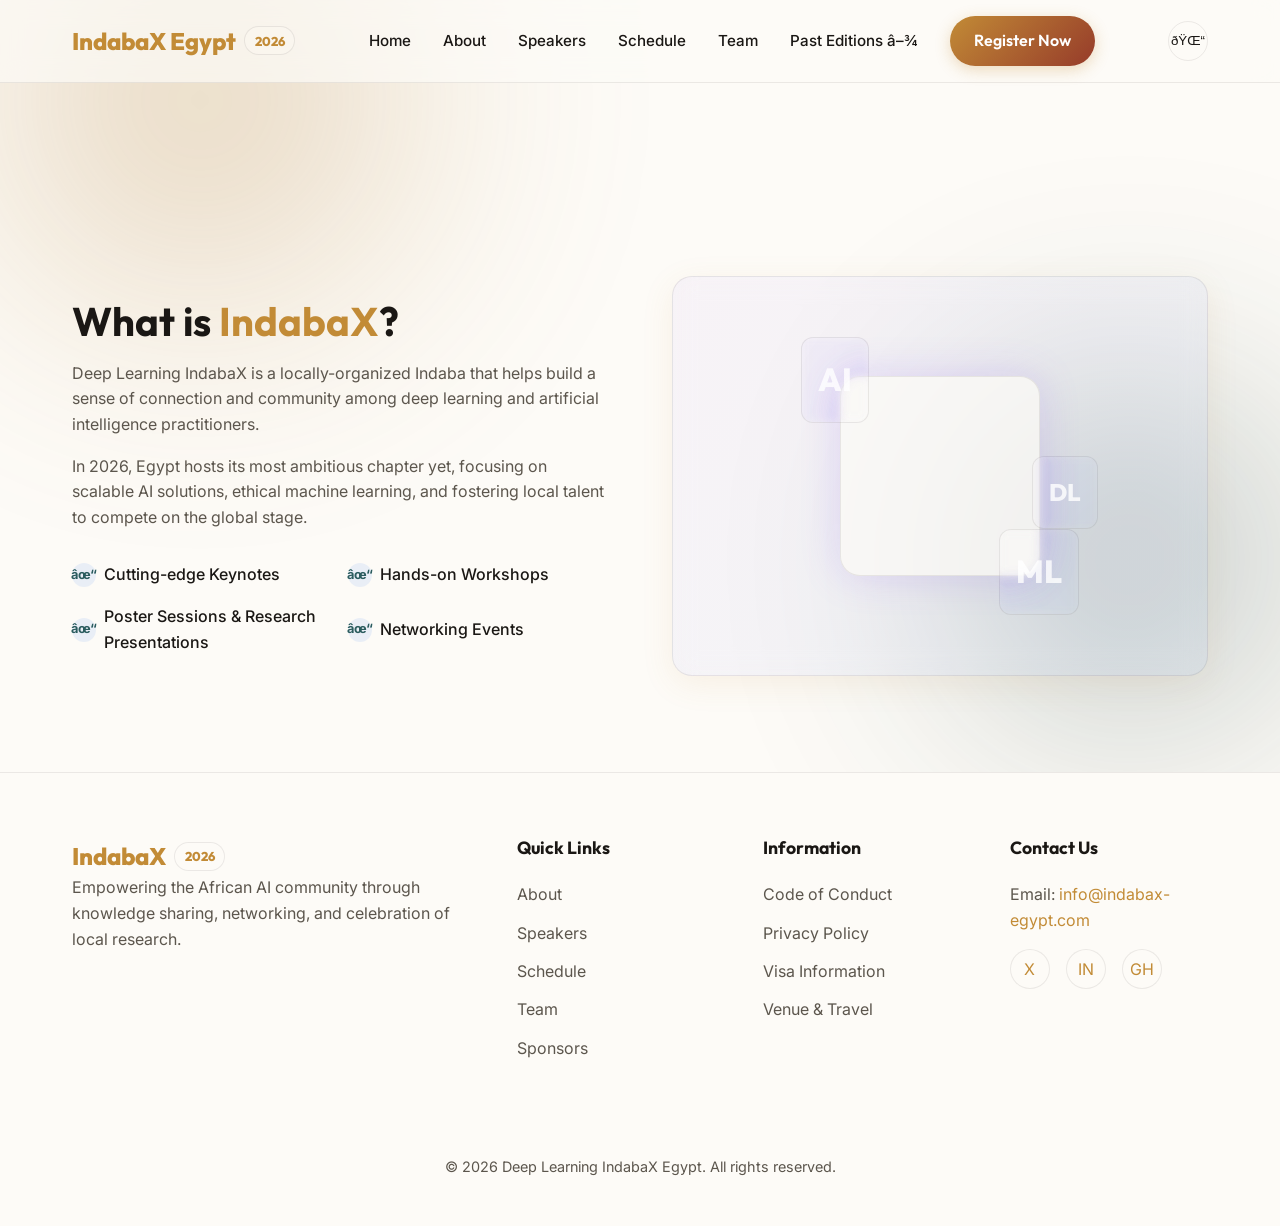
==== about.html @ 3999a291 "First Change" ====
﻿<!DOCTYPE html>
<html lang="en">

<head>
    <meta charset="UTF-8">
    <meta name="viewport" content="width=device-width, initial-scale=1.0">
    <title>IndabaX Egypt 2026 | Shaping the Future of AI in Africa</title>
    <meta name="description"
        content="Join us for IndabaX Egypt 2026, the premier artificial intelligence and machine learning conference in Egypt. Bringing together researchers, students, and industry experts.">

    <!-- Google Fonts -->
    <link rel="preconnect" href="https://fonts.googleapis.com">
    <link rel="preconnect" href="https://fonts.gstatic.com" crossorigin>
    <link
        href="https://fonts.googleapis.com/css2?family=Outfit:wght@300;400;600;700;800&family=Inter:wght@300;400;500;600&display=swap"
        rel="stylesheet">

    <link rel="stylesheet" href="style.css">
</head>

<body>

    <!-- Dynamic Background Elements -->
    <div class="bg-blur hue-1"></div>
    <div class="bg-blur hue-2"></div>

    <!-- Navigation -->
    <nav class="navbar glass-effect" id="main-nav">
        <div class="container nav-content">
            <a href="#" class="logo">
                <span class="logo-text">Indaba<span class="highlight">X</span> Egypt</span>
                <span class="year-badge">2026</span>
            </a>

            <button class="mobile-menu-toggle" aria-label="Toggle Navigation">
                <span class="bar"></span>
                <span class="bar"></span>
                <span class="bar"></span>
            </button>

            <ul class="nav-links">
                <li><a href="index.html">Home</a></li>
                <li><a href="about.html">About</a></li>
                <li><a href="speakers.html">Speakers</a></li>
                <li><a href="schedule.html">Schedule</a></li>
                <li><a href="team.html">Team</a></li>
                <li class="dropdown">
                    <a href="javascript:void(0)" class="dropbtn">Past Editions â–¾</a>
                    <div class="dropdown-content">
                        <a href="#">IndabaX Egypt 2025</a>
                        <a href="#">IndabaX Egypt 2024</a>
                    </div>
                </li>
                <li><a href="index.html#register" class="btn btn-primary">Register Now</a></li>
            </ul>

            <div class="nav-actions">
                <button id="theme-toggle" class="theme-toggle" aria-label="Toggle Dark/Light Mode">
                    ðŸŒ“
                </button>
            </div>
        </div>
    </nav>

    <!-- Header / Nav Only -->
    <header class="hero" id="home" style="min-height: 20vh; padding-top: 6rem;">
    </header>

    <main>
        <!-- About Section -->
        <section id="about" class="section">
            <div class="container about-container fade-in">
                <div class="about-text">
                    <h2 class="section-title">What is <span class="highlight">IndabaX</span>?</h2>
                    <p>Deep Learning IndabaX is a locally-organized Indaba that helps build a sense of connection and
                        community among deep learning and artificial intelligence practitioners.</p>
                    <p>In 2026, Egypt hosts its most ambitious chapter yet, focusing on scalable AI solutions, ethical
                        machine learning, and fostering local talent to compete on the global stage.</p>
                    <ul class="feature-list">
                        <li><span>âœ“</span> Cutting-edge Keynotes</li>
                        <li><span>âœ“</span> Hands-on Workshops</li>
                        <li><span>âœ“</span> Poster Sessions & Research Presentations</li>
                        <li><span>âœ“</span> Networking Events</li>
                    </ul>
                </div>
                <div class="about-visual glass-panel">
                    <!-- Placeholder for image or 3D element -->
                    <div class="glow-box">
                        <div class="floating-element el-1">AI</div>
                        <div class="floating-element el-2">ML</div>
                        <div class="floating-element el-3">DL</div>
                    </div>
                </div>
            </div>
        </section>

        </div>
        </div>
        </section>
    </main>

    <!-- Footer -->
    <footer class="footer section bg-darkest">
        <div class="container footer-grid">
            <div class="footer-brand">
                <a href="#" class="logo">
                    <span class="logo-text">Indaba<span class="highlight">X</span></span>
                    <span class="year-badge">2026</span>
                </a>
                <p>Empowering the African AI community through knowledge sharing, networking, and celebration of local
                    research.</p>
            </div>

            <div class="footer-links">
                <h4>Quick Links</h4>
                <ul>
                    <li><a href="about.html">About</a></li>
                    <li><a href="speakers.html">Speakers</a></li>
                    <li><a href="schedule.html">Schedule</a></li>
                    <li><a href="team.html">Team</a></li>
                    <li><a href="sponsors.html">Sponsors</a></li>
                </ul>
            </div>

            <div class="footer-links">
                <h4>Information</h4>
                <ul>
                    <li><a href="#">Code of Conduct</a></li>
                    <li><a href="#">Privacy Policy</a></li>
                    <li><a href="#">Visa Information</a></li>
                    <li><a href="#">Venue & Travel</a></li>
                </ul>
            </div>

            <div class="footer-contact">
                <h4>Contact Us</h4>
                <p>Email: <a href="mailto:info@indabax-egypt.com">info@indabax-egypt.com</a></p>
                <div class="social-links">
                    <a href="#" class="social-icon">X</a>
                    <a href="#" class="social-icon">IN</a>
                    <a href="#" class="social-icon">GH</a>
                </div>
            </div>
        </div>
        <div class="footer-bottom container">
            <p>&copy; 2026 Deep Learning IndabaX Egypt. All rights reserved.</p>
        </div>
    </footer>

    <script src="script.js"></script>
</body>

</html>
---- style.css ----
/* CSS Variables and Theme Configuration */
:root {
    /* Base Color Palette (Dark Theme Default) 
       Inspired by African and Egyptian tones:
       - Deep Nile Blue
       - Desert Gold/Sand
       - Terracotta/Clay
       - Papyrus
    */
    --bg-darkest: #07090f;
    /* Deep Nile Night */
    --bg-darker: #0d111c;
    --bg-dark: #151b2b;

    --primary: #c28b36;
    /* Desert Gold */
    --primary-light: #e6a740;
    --primary-glow: rgba(230, 167, 64, 0.4);

    --secondary: #2b5c5e;
    /* Oasis Teal */
    --secondary-light: #3d8285;

    --accent: #b04632;
    /* Terracotta / Red Clay */

    --text-main: #f5f2eb;
    /* Papyrus Off-White */
    --text-muted: #a8a29e;

    /* Gradients */
    --gradient-brand: linear-gradient(135deg, var(--primary-light), var(--accent));
    --gradient-glow: linear-gradient(135deg, rgba(230, 167, 64, 0.1), rgba(176, 70, 50, 0.1));

    /* Glassmorphism settings */
    --glass-bg: rgba(21, 27, 43, 0.5);
    --glass-border: rgba(245, 242, 235, 0.08);
    --glass-shadow: 0 8px 32px 0 rgba(0, 0, 0, 0.4);
    --blur-amt: blur(12px);

    /* Typography */
    --font-heading: 'Outfit', sans-serif;
    --font-body: 'Inter', sans-serif;

    /* Transitions */
    --transition-smooth: all 0.3s cubic-bezier(0.25, 0.8, 0.25, 1);
}

/* Light Theme Overrides */
html[data-theme="light"] {
    --bg-darkest: #fdfbf7;
    /* Light Sand */
    --bg-darker: #f5f2eb;
    /* Papyrus */
    --bg-dark: #ebe7dd;

    --primary: #b07e32;
    --primary-light: #c28b36;
    --primary-glow: rgba(194, 139, 54, 0.3);

    --secondary: #1f4244;
    --secondary-light: #2b5c5e;

    --accent: #963b2a;

    --text-main: #1a1714;
    --text-muted: #5c564d;

    --glass-bg: rgba(253, 251, 247, 0.7);
    --glass-border: rgba(26, 23, 20, 0.08);
    --glass-shadow: 0 8px 32px 0 rgba(194, 139, 54, 0.1);
}

/* Reset & Global */
* {
    margin: 0;
    padding: 0;
    box-sizing: border-box;
}

html {
    scroll-behavior: smooth;
    font-size: 16px;
}

body {
    background-color: var(--bg-darkest);
    color: var(--text-main);
    font-family: var(--font-body);
    line-height: 1.6;
    overflow-x: hidden;
    position: relative;
}

/* Dynamic Background Blurs */
.bg-blur {
    position: fixed;
    border-radius: 50%;
    filter: blur(120px);
    z-index: -1;
    opacity: 0.4;
    animation: float 20s infinite ease-in-out;
}

.hue-1 {
    width: 600px;
    height: 600px;
    background: radial-gradient(circle, var(--primary) 0%, transparent 70%);
    top: -200px;
    left: -100px;
}

.hue-2 {
    width: 500px;
    height: 500px;
    background: radial-gradient(circle, var(--secondary) 0%, transparent 70%);
    bottom: 10%;
    right: -100px;
    animation-delay: -10s;
}

@keyframes float {

    0%,
    100% {
        transform: translateY(0) scale(1);
    }

    50% {
        transform: translateY(-30px) scale(1.05);
    }
}

/* Typography Utility */
h1,
h2,
h3,
h4,
h5,
h6 {
    font-family: var(--font-heading);
    font-weight: 700;
    line-height: 1.2;
}

p {
    color: var(--text-muted);
    margin-bottom: 1rem;
}

a {
    color: var(--primary-light);
    text-decoration: none;
    transition: var(--transition-smooth);
}

a:hover {
    color: var(--text-main);
}

.gradient-text {
    background: var(--gradient-brand);
    -webkit-background-clip: text;
    -webkit-text-fill-color: transparent;
    background-clip: text;
    display: inline-block;
}

.highlight {
    color: var(--primary-light);
}

.text-center {
    text-align: center;
}

/* Layout */
.container {
    width: 100%;
    max-width: 1200px;
    margin: 0 auto;
    padding: 0 2rem;
}

.section {
    padding: 6rem 0;
    position: relative;
    z-index: 10;
}

.bg-darker {
    background-color: var(--bg-darker);
}

.bg-darkest {
    background-color: var(--bg-darkest);
}

.section-header {
    text-align: center;
    margin-bottom: 4rem;
}

.section-title {
    font-size: 2.5rem;
    margin-bottom: 1rem;
}

/* Glassmorphism Components */
.glass-effect,
.glass-panel {
    background: var(--glass-bg);
    backdrop-filter: var(--blur-amt);
    -webkit-backdrop-filter: var(--blur-amt);
    border: 1px solid var(--glass-border);
}

.glass-panel {
    border-radius: 20px;
    padding: 2.5rem;
    box-shadow: var(--glass-shadow);
}

/* Buttons */
.btn {
    display: inline-flex;
    align-items: center;
    justify-content: center;
    padding: 0.75rem 1.5rem;
    border-radius: 50px;
    font-weight: 600;
    font-family: var(--font-heading);
    cursor: pointer;
    transition: var(--transition-smooth);
    border: none;
    outline: none;
}

.btn-primary {
    background: var(--gradient-brand);
    color: white;
    box-shadow: 0 4px 15px var(--primary-glow);
}

.btn-primary:hover {
    box-shadow: 0 6px 25px var(--primary-glow);
    transform: translateY(-2px);
    color: white;
}

.btn-outline {
    background: transparent;
    color: var(--text-main);
    border: 1px solid var(--glass-border);
    backdrop-filter: var(--blur-amt);
}

.btn-outline:hover {
    background: rgba(255, 255, 255, 0.05);
    border-color: rgba(255, 255, 255, 0.2);
    transform: translateY(-2px);
}

.btn-lg {
    padding: 1rem 2rem;
    font-size: 1.1rem;
}

/* Navigation */
.navbar {
    position: fixed;
    top: 0;
    left: 0;
    width: 100%;
    z-index: 1000;
    transition: var(--transition-smooth);
    padding: 1rem 0;
    border-top: none;
    border-left: none;
    border-right: none;
    border-radius: 0;
}

.navbar.scrolled {
    padding: 0.75rem 0;
    background: var(--glass-bg);
    border-bottom: 1px solid var(--glass-border);
}

.nav-content {
    display: flex;
    justify-content: space-between;
    align-items: center;
}

.logo {
    display: flex;
    align-items: center;
    gap: 0.5rem;
    font-family: var(--font-heading);
    font-weight: 800;
    font-size: 1.5rem;
}

.year-badge {
    background: rgba(255, 255, 255, 0.1);
    padding: 0.2rem 0.6rem;
    border-radius: 20px;
    font-size: 0.8rem;
    border: 1px solid var(--glass-border);
}

.nav-links {
    display: flex;
    align-items: center;
    gap: 2rem;
    list-style: none;
}

.nav-links a:not(.btn) {
    color: var(--text-main);
    font-weight: 500;
    font-size: 0.95rem;
    position: relative;
}

.nav-links a:not(.btn)::after {
    content: '';
    position: absolute;
    bottom: -4px;
    left: 0;
    width: 0%;
    height: 2px;
    background: var(--gradient-brand);
    transition: var(--transition-smooth);
    border-radius: 2px;
}

.nav-links a:not(.btn):hover::after {
    width: 100%;
}

.mobile-menu-toggle {
    display: none;
}

/* Hero Section */
.hero {
    min-height: 100vh;
    display: flex;
    align-items: center;
    justify-content: center;
    padding-top: 6rem;
    text-align: center;
    position: relative;
}

.hero-content {
    display: flex;
    flex-direction: column;
    align-items: center;
    max-width: 900px;
    z-index: 10;
}

.hero-chip {
    display: inline-flex;
    align-items: center;
    gap: 0.5rem;
    padding: 0.4rem 1rem;
    background: rgba(139, 92, 246, 0.1);
    border: 1px solid rgba(139, 92, 246, 0.3);
    border-radius: 50px;
    font-size: 0.85rem;
    font-weight: 500;
    color: var(--primary-light);
    margin-bottom: 2rem;
}

.pulse-dot {
    width: 8px;
    height: 8px;
    background: var(--accent);
    border-radius: 50%;
    box-shadow: 0 0 10px var(--accent);
    animation: pulse 2s infinite;
}

@keyframes pulse {
    0% {
        transform: scale(0.95);
        box-shadow: 0 0 0 0 rgba(244, 63, 94, 0.7);
    }

    70% {
        transform: scale(1);
        box-shadow: 0 0 0 6px rgba(244, 63, 94, 0);
    }

    100% {
        transform: scale(0.95);
        box-shadow: 0 0 0 0 rgba(244, 63, 94, 0);
    }
}

.hero-title {
    font-size: 5rem;
    letter-spacing: -1px;
    margin-bottom: 1.5rem;
}

.hero-subtitle {
    font-size: 1.25rem;
    max-width: 700px;
    margin-bottom: 2.5rem;
}

.hero-actions {
    display: flex;
    gap: 1rem;
    margin-bottom: 4rem;
}

.hero-stats {
    display: flex;
    gap: 3rem;
    border-top: 1px solid var(--glass-border);
    padding-top: 2rem;
    width: 100%;
    justify-content: center;
}

.stat-item {
    display: flex;
    flex-direction: column;
    align-items: center;
}

.stat-number {
    font-size: 2.5rem;
    font-weight: 800;
    font-family: var(--font-heading);
    color: var(--text-main);
    line-height: 1;
}

.stat-label {
    font-size: 0.9rem;
    color: var(--text-muted);
    margin-top: 0.5rem;
}

/* Scroll indicator */
.scroll-indicator {
    position: absolute;
    bottom: 2rem;
    left: 50%;
    transform: translateX(-50%);
    opacity: 0.7;
}

.mouse {
    width: 26px;
    height: 42px;
    border: 2px solid var(--text-muted);
    border-radius: 20px;
    display: block;
    position: relative;
}

.wheel {
    width: 4px;
    height: 8px;
    background: var(--text-main);
    border-radius: 2px;
    position: absolute;
    top: 6px;
    left: 50%;
    transform: translateX(-50%);
    animation: scroll 1.5s infinite;
}

@keyframes scroll {
    0% {
        top: 6px;
        opacity: 1;
    }

    100% {
        top: 20px;
        opacity: 0;
    }
}

/* About Section */
.about-container {
    display: grid;
    grid-template-columns: 1fr 1fr;
    gap: 4rem;
    align-items: center;
}

.feature-list {
    list-style: none;
    margin-top: 2rem;
    display: grid;
    grid-template-columns: 1fr 1fr;
    gap: 1rem;
}

.feature-list li {
    display: flex;
    align-items: center;
    gap: 0.5rem;
    color: var(--text-main);
    font-weight: 500;
}

.feature-list span {
    color: var(--secondary-light);
    font-weight: bold;
    background: rgba(59, 130, 246, 0.1);
    width: 24px;
    height: 24px;
    display: inline-flex;
    align-items: center;
    justify-content: center;
    border-radius: 50%;
    font-size: 0.8rem;
}

.about-visual {
    height: 100%;
    min-height: 400px;
    display: flex;
    align-items: center;
    justify-content: center;
    position: relative;
    background: linear-gradient(135deg, rgba(139, 92, 246, 0.05), rgba(59, 130, 246, 0.05));
}

.glow-box {
    position: relative;
    width: 200px;
    height: 200px;
    background: var(--glass-bg);
    border-radius: 20px;
    border: 1px solid var(--glass-border);
    box-shadow: 0 0 40px rgba(139, 92, 246, 0.2);
    display: flex;
    align-items: center;
    justify-content: center;
    perspective: 1000px;
}

.floating-element {
    position: absolute;
    font-family: var(--font-heading);
    font-weight: 800;
    font-size: 2rem;
    color: rgba(255, 255, 255, 0.8);
    background: rgba(255, 255, 255, 0.05);
    backdrop-filter: blur(5px);
    border: 1px solid var(--glass-border);
    padding: 1rem;
    border-radius: 12px;
}

.el-1 {
    top: -20%;
    left: -20%;
    animation: float 6s infinite ease-in-out;
}

.el-2 {
    bottom: -20%;
    right: -20%;
    animation: float 7s infinite ease-in-out reverse;
}

.el-3 {
    top: 40%;
    right: -30%;
    font-size: 1.5rem;
    animation: float 5s infinite ease-in-out 1s;
}


/* Speakers Section */
.speakers-grid {
    display: grid;
    grid-template-columns: repeat(auto-fit, minmax(300px, 1fr));
    gap: 2rem;
}

.speaker-card {
    padding: 1.5rem;
    transition: var(--transition-smooth);
}

.speaker-card:hover {
    transform: translateY(-10px);
    border-color: rgba(139, 92, 246, 0.3);
    box-shadow: 0 15px 40px rgba(0, 0, 0, 0.4), inset 0 0 20px rgba(139, 92, 246, 0.05);
}

.speaker-image {
    width: 100%;
    height: 300px;
    border-radius: 12px;
    overflow: hidden;
    margin-bottom: 1.5rem;
}

.image-placeholder {
    width: 100%;
    height: 100%;
    background-size: cover;
    background-position: center;
    transition: transform 0.5s ease;
}

/* Gradients for image placeholders to make it look premium even without real images */
.gradient-1 {
    background: linear-gradient(to top right, #3b82f6, #8b5cf6);
    opacity: 0.8;
}

.gradient-2 {
    background: linear-gradient(to top right, #f43f5e, #8b5cf6);
    opacity: 0.8;
}

.gradient-3 {
    background: linear-gradient(to top right, #0ea5e9, #3b82f6);
    opacity: 0.8;
}

.speaker-card:hover .image-placeholder {
    transform: scale(1.05);
}

.speaker-info h3 {
    font-size: 1.5rem;
    margin-bottom: 0.2rem;
}

.speaker-info .role {
    color: var(--primary-light);
    font-weight: 500;
    margin-bottom: 0.2rem;
}

.speaker-info .company {
    font-size: 0.9rem;
    margin-bottom: 0;
}

/* Schedule Section */
.schedule-timeline {
    position: relative;
    max-width: 800px;
    margin: 0 auto;
}

.timeline-day {
    margin-bottom: 3rem;
    position: relative;
}

.day-header {
    display: inline-flex;
    flex-direction: column;
    padding: 1rem 2rem;
    margin-bottom: 2rem;
    background: var(--gradient-brand);
    border: none;
    border-radius: 15px;
}

.day-header h3 {
    color: white;
    font-size: 1.2rem;
    margin-bottom: 0.2rem;
}

.day-header .date {
    color: rgba(255, 255, 255, 0.8);
    font-size: 0.9rem;
}

.timeline-items {
    padding-left: 2rem;
    border-left: 2px solid rgba(139, 92, 246, 0.3);
    display: flex;
    flex-direction: column;
    gap: 1.5rem;
}

.timeline-item {
    position: relative;
    padding: 1.5rem;
    display: flex;
    gap: 2rem;
    align-items: flex-start;
    transition: var(--transition-smooth);
}

.timeline-item:hover {
    transform: translateX(10px);
    border-color: rgba(139, 92, 246, 0.5);
}

.timeline-item::before {
    content: '';
    position: absolute;
    left: -2.7rem;
    top: 2rem;
    width: 20px;
    height: 20px;
    border-radius: 50%;
    background: var(--bg-dark);
    border: 4px solid var(--primary-light);
    box-shadow: 0 0 10px var(--primary-glow);
}

.timeline-item .time {
    font-weight: 700;
    font-family: var(--font-heading);
    color: var(--primary-light);
    min-width: 100px;
    padding-top: 0.2rem;
}

.timeline-item .content h4 {
    font-size: 1.2rem;
    margin-bottom: 0.5rem;
}

.timeline-item .content p {
    margin-bottom: 0;
}

/* Sponsors Section */
.sponsors-grid {
    display: grid;
    grid-template-columns: repeat(auto-fit, minmax(200px, 1fr));
    gap: 2rem;
    margin-top: 2rem;
}

.sponsor-logo {
    display: flex;
    align-items: center;
    justify-content: center;
    height: 120px;
    transition: var(--transition-smooth);
    filter: grayscale(100%) opacity(0.7);
}

.sponsor-logo:hover {
    filter: grayscale(0%) opacity(1);
    transform: translateY(-5px);
    border-color: rgba(59, 130, 246, 0.4);
    box-shadow: 0 10px 25px rgba(0, 0, 0, 0.5), inset 0 0 15px rgba(59, 130, 246, 0.1);
}

.sponsor-placeholder {
    font-family: var(--font-heading);
    font-weight: 800;
    font-size: 1.5rem;
    color: var(--text-muted);
}

/* CTA Section */
.cta-section {
    padding: 8rem 0;
}

.cta-card {
    text-align: center;
    padding: 4rem 2rem;
    flex-direction: column;
    position: relative;
    overflow: hidden;
}

.cta-card::before {
    content: '';
    position: absolute;
    top: 0;
    left: 0;
    width: 100%;
    height: 100%;
    background: radial-gradient(circle at 50% 0%, rgba(139, 92, 246, 0.15), transparent 70%);
    pointer-events: none;
}

.registration-form {
    display: flex;
    gap: 1rem;
    max-width: 500px;
    width: 100%;
    margin: 2rem auto;
}

.glass-input {
    flex: 1;
    background: rgba(0, 0, 0, 0.3);
    border: 1px solid var(--glass-border);
    border-radius: 50px;
    padding: 0 1.5rem;
    color: var(--text-main);
    font-family: var(--font-body);
    outline: none;
    transition: var(--transition-smooth);
}

.glass-input:focus {
    border-color: var(--primary-light);
    background: rgba(0, 0, 0, 0.5);
    box-shadow: 0 0 15px rgba(139, 92, 246, 0.2);
}

.terms {
    font-size: 0.8rem;
    color: var(--text-muted);
}

/* Theme Toggle and Dropdown Navbar Styles */
.nav-actions {
    display: flex;
    align-items: center;
    gap: 1.5rem;
}

.theme-toggle {
    background: transparent;
    border: 1px solid var(--glass-border);
    color: var(--text-main);
    width: 40px;
    height: 40px;
    border-radius: 50%;
    display: flex;
    align-items: center;
    justify-content: center;
    cursor: pointer;
    transition: var(--transition-smooth);
}

.theme-toggle:hover {
    background: rgba(255, 255, 255, 0.1);
    transform: rotate(15deg);
}

.dropdown {
    position: relative;
    display: inline-block;
}

.dropdown-content {
    display: block;
    position: absolute;
    top: 150%;
    left: 50%;
    transform: translateX(-50%) translateY(10px);
    background: var(--glass-bg);
    backdrop-filter: var(--blur-amt);
    -webkit-backdrop-filter: var(--blur-amt);
    min-width: 160px;
    box-shadow: var(--glass-shadow);
    z-index: 1000;
    border: 1px solid var(--glass-border);
    border-radius: 10px;
    opacity: 0;
    visibility: hidden;
    transition: var(--transition-smooth);
}

.dropdown:hover .dropdown-content {
    opacity: 1;
    visibility: visible;
    transform: translateX(-50%) translateY(0);
}

.dropdown-content a {
    color: var(--text-main) !important;
    padding: 12px 16px;
    text-decoration: none;
    display: block;
    text-align: center;
    border-bottom: 1px solid rgba(255, 255, 255, 0.05);
}

.dropdown-content a:last-child {
    border-bottom: none;
}

.dropdown-content a:hover {
    background-color: rgba(255, 255, 255, 0.1);
}

/* Footer */
.footer {
    border-top: 1px solid var(--glass-border);
    padding: 4rem 0 2rem;
}

.footer-grid {
    display: grid;
    grid-template-columns: 2fr 1fr 1fr 1fr;
    gap: 3rem;
    margin-bottom: 3rem;
}

.footer-links h4,
.footer-contact h4 {
    font-family: var(--font-heading);
    margin-bottom: 1.5rem;
    font-size: 1.1rem;
}

.footer-links ul {
    list-style: none;
}

.footer-links li {
    margin-bottom: 0.8rem;
}

.footer-links a {
    color: var(--text-muted);
}

.footer-links a:hover {
    color: var(--primary-light);
    padding-left: 5px;
}

.social-links {
    display: flex;
    gap: 1rem;
    margin-top: 1rem;
}

.social-icon {
    width: 40px;
    height: 40px;
    display: flex;
    align-items: center;
    justify-content: center;
    border-radius: 50%;
    background: rgba(255, 255, 255, 0.05);
    border: 1px solid var(--glass-border);
    transition: var(--transition-smooth);
}

.social-icon:hover {
    background: var(--primary);
    color: white;
    transform: translateY(-3px);
}

.footer-bottom {
    text-align: center;
    padding-top: 2rem;
    border-top: 1px solid rgba(255, 255, 255, 0.05);
    color: var(--text-muted);
    font-size: 0.9rem;
}

/* Animations */
.animate-up {
    opacity: 0;
    transform: translateY(30px);
    animation: slideUp 0.8s ease forwards;
}

@keyframes slideUp {
    to {
        opacity: 1;
        transform: translateY(0);
    }
}

.fade-in {
    opacity: 0;
    transform: translateY(20px);
    transition: opacity 0.8s ease, transform 0.8s ease;
}

.fade-in.visible {
    opacity: 1;
    transform: translateY(0);
}

/* Responsive Design */
@media (max-width: 992px) {
    .about-container {
        grid-template-columns: 1fr;
    }

    .hero-title {
        font-size: 4rem;
    }
}

@media (max-width: 768px) {
    .nav-links {
        display: none;
    }

    .mobile-menu-toggle {
        display: flex;
        flex-direction: column;
        justify-content: space-between;
        width: 30px;
        height: 20px;
        background: transparent;
        border: none;
        cursor: pointer;
    }

    .mobile-menu-toggle .bar {
        width: 100%;
        height: 2px;
        background-color: var(--text-main);
        transition: var(--transition-smooth);
    }

    .hero-title {
        font-size: 3rem;
    }

    .hero-actions {
        flex-direction: column;
        width: 100%;
        max-width: 300px;
    }

    .hero-stats {
        flex-wrap: wrap;
        gap: 1.5rem;
    }

    .registration-form {
        flex-direction: column;
    }

    .footer-grid {
        grid-template-columns: 1fr;
    }
}
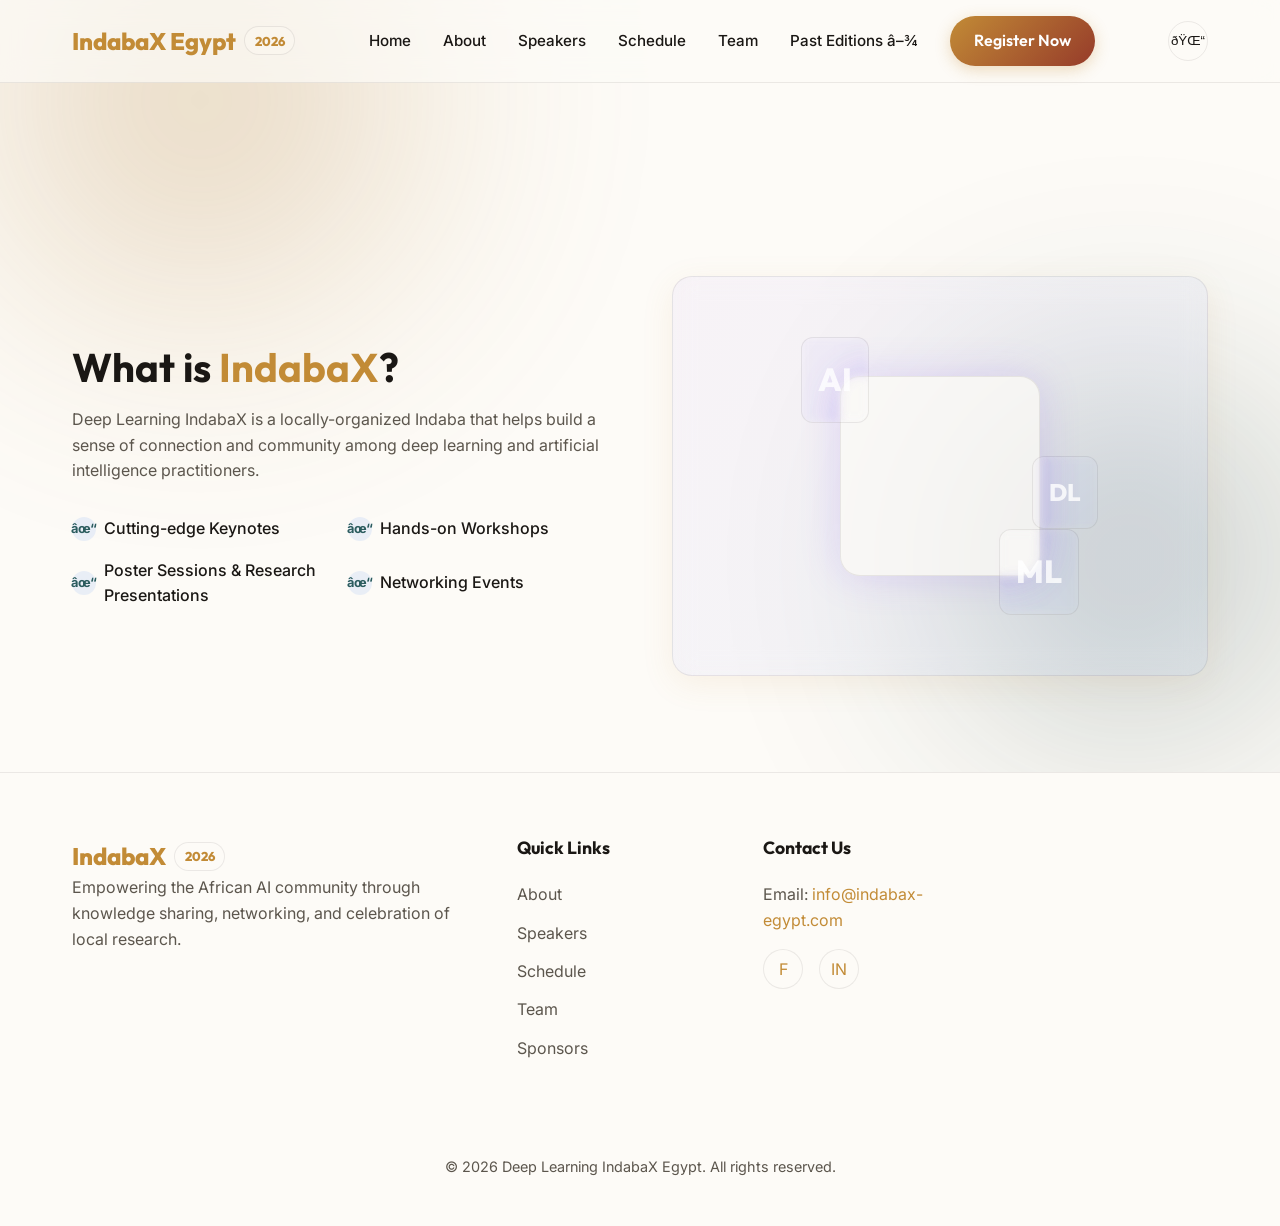
==== commit 0d820189: "Fix formatting and update footer contact information" ====
--- a/about.html
+++ b/about.html
@@ -74,8 +74,6 @@
                     <h2 class="section-title">What is <span class="highlight">IndabaX</span>?</h2>
                     <p>Deep Learning IndabaX is a locally-organized Indaba that helps build a sense of connection and
                         community among deep learning and artificial intelligence practitioners.</p>
-                    <p>In 2026, Egypt hosts its most ambitious chapter yet, focusing on scalable AI solutions, ethical
-                        machine learning, and fostering local talent to compete on the global stage.</p>
                     <ul class="feature-list">
                         <li><span>âœ“</span> Cutting-edge Keynotes</li>
                         <li><span>âœ“</span> Hands-on Workshops</li>
@@ -122,7 +120,7 @@
                 </ul>
             </div>
 
-            <div class="footer-links">
+            <!-- <div class="footer-links">
                 <h4>Information</h4>
                 <ul>
                     <li><a href="#">Code of Conduct</a></li>
@@ -130,15 +128,14 @@
                     <li><a href="#">Visa Information</a></li>
                     <li><a href="#">Venue & Travel</a></li>
                 </ul>
-            </div>
+            </div> -->
 
             <div class="footer-contact">
                 <h4>Contact Us</h4>
-                <p>Email: <a href="mailto:info@indabax-egypt.com">info@indabax-egypt.com</a></p>
+                <p>Email: <a href="mailto:mahmoudkh@aims.ac.za">info@indabax-egypt.com</a></p>
                 <div class="social-links">
-                    <a href="#" class="social-icon">X</a>
-                    <a href="#" class="social-icon">IN</a>
-                    <a href="#" class="social-icon">GH</a>
+                    <a href="https://www.facebook.com/p/Indaba-X-Egypt-2026-61576172947178/" class="social-icon">F</a>
+                    <a href="https://www.linkedin.com/company/indabaxegypt/?view" class="social-icon">IN</a>
                 </div>
             </div>
         </div>
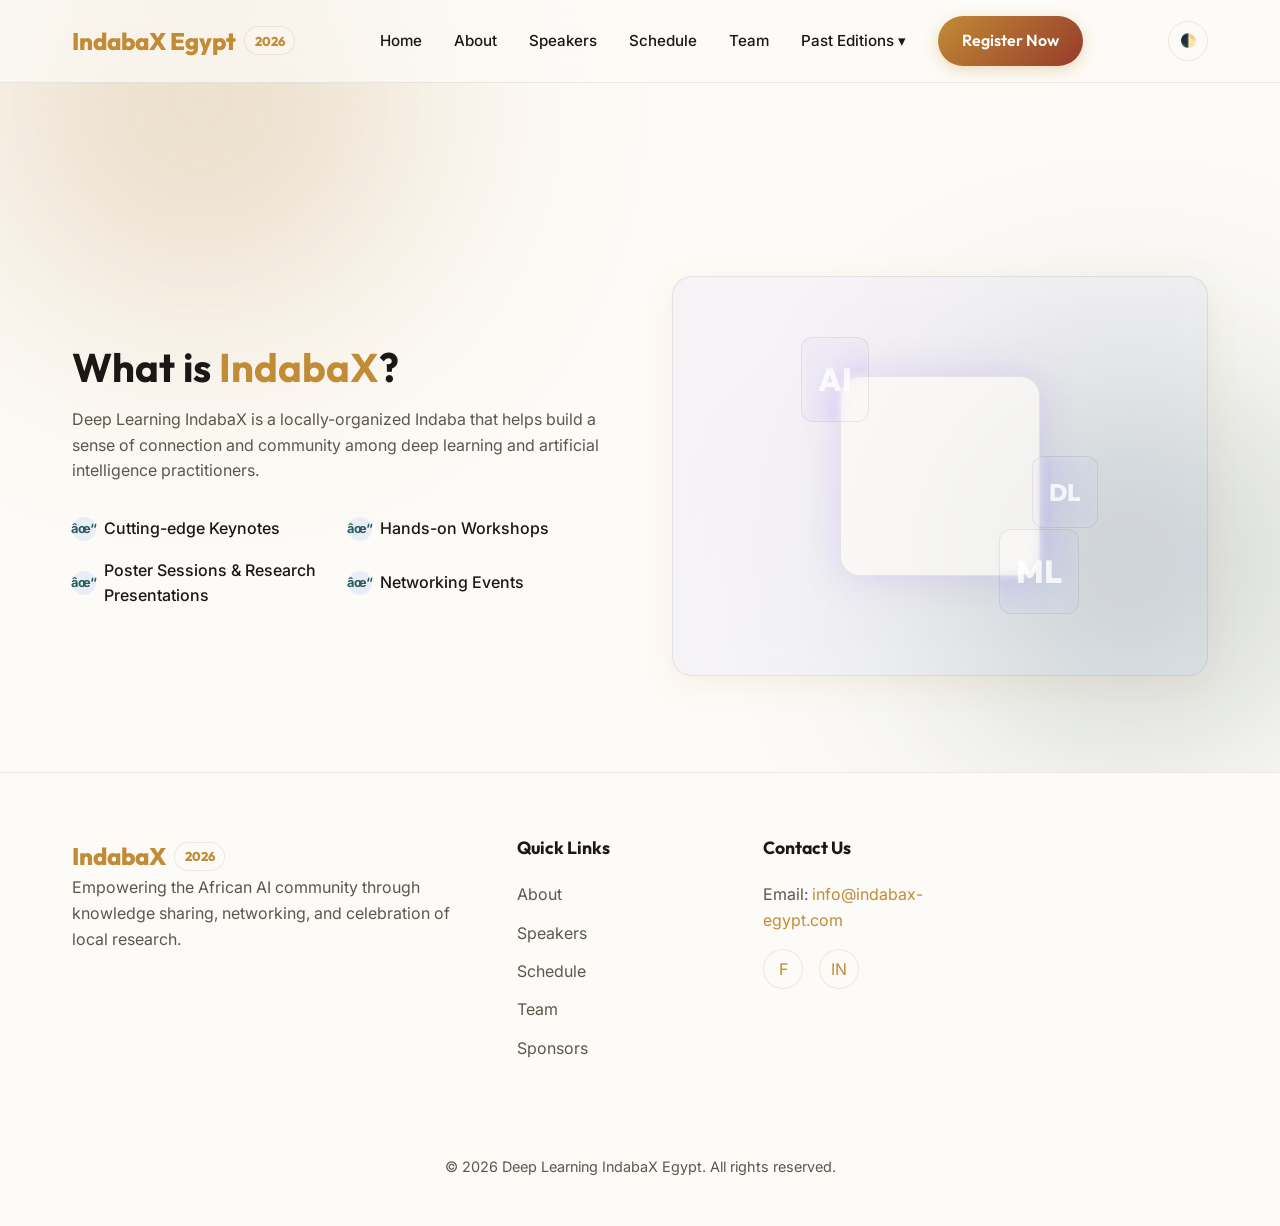
==== commit df8f4700: "Fix formatting issues in about.html" ====
--- a/about.html
+++ b/about.html
@@ -45,10 +45,9 @@
                 <li><a href="schedule.html">Schedule</a></li>
                 <li><a href="team.html">Team</a></li>
                 <li class="dropdown">
-                    <a href="javascript:void(0)" class="dropbtn">Past Editions â–¾</a>
+                     <a href="javascript:void(0)" class="dropbtn">Past Editions ▾</a>
                     <div class="dropdown-content">
                         <a href="#">IndabaX Egypt 2025</a>
-                        <a href="#">IndabaX Egypt 2024</a>
                     </div>
                 </li>
                 <li><a href="index.html#register" class="btn btn-primary">Register Now</a></li>
@@ -56,7 +55,7 @@
 
             <div class="nav-actions">
                 <button id="theme-toggle" class="theme-toggle" aria-label="Toggle Dark/Light Mode">
-                    ðŸŒ“
+                     🌓
                 </button>
             </div>
         </div>
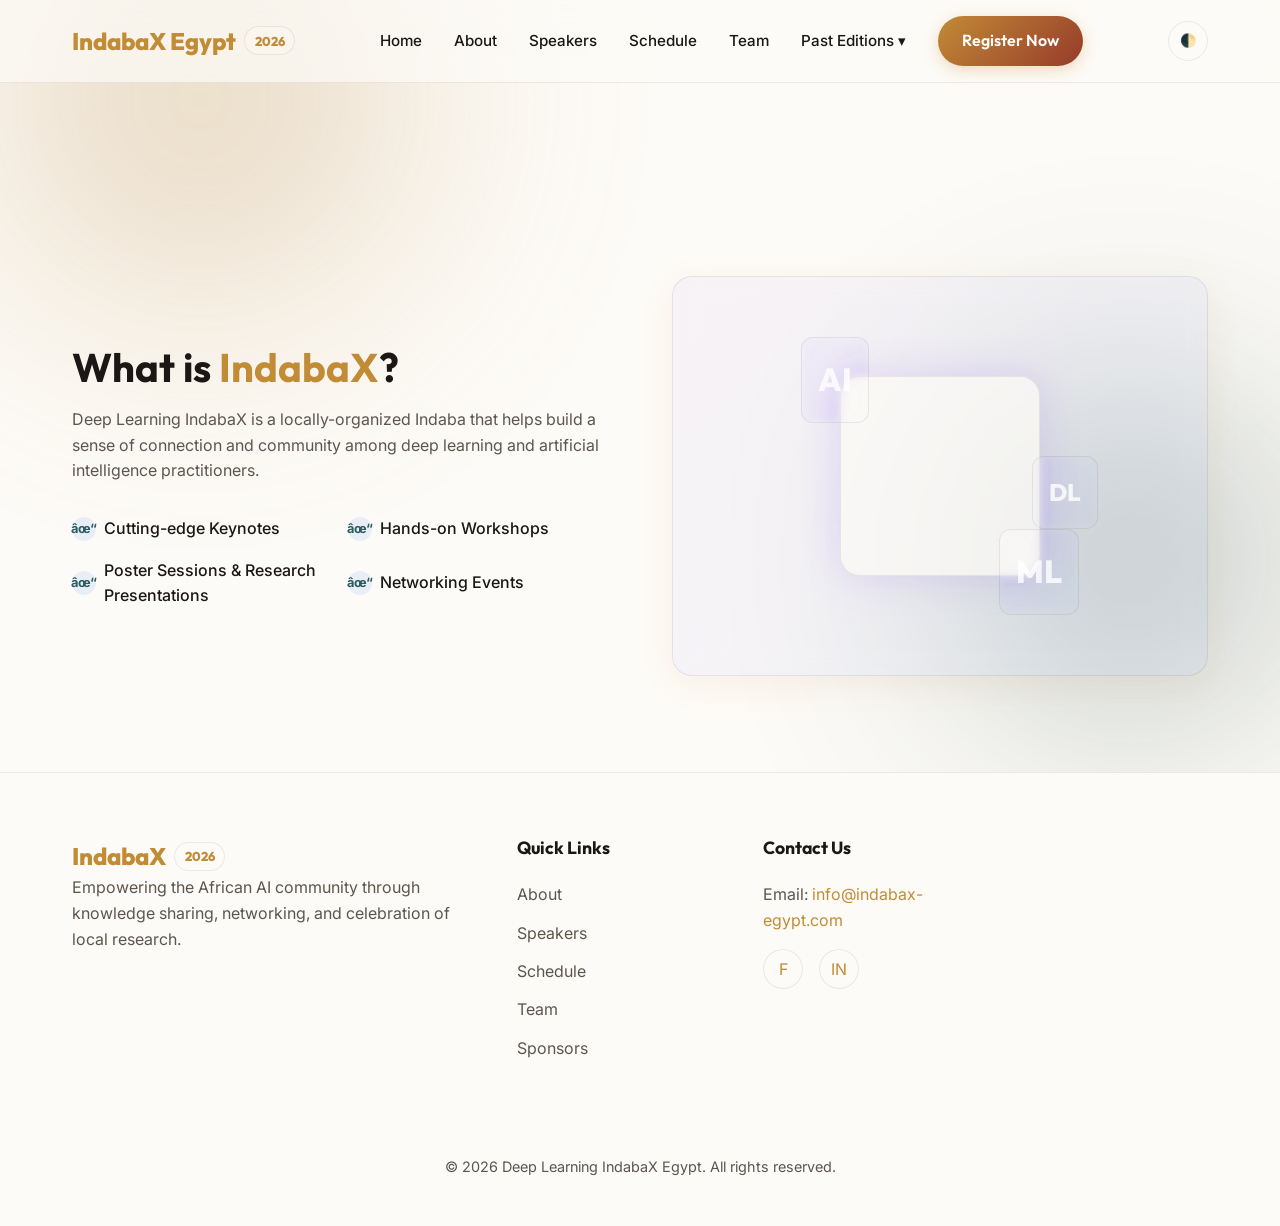
==== commit f1ff5d39: "Update links and structure in about.html" ====
--- a/about.html
+++ b/about.html
@@ -47,7 +47,7 @@
                 <li class="dropdown">
                      <a href="javascript:void(0)" class="dropbtn">Past Editions ▾</a>
                     <div class="dropdown-content">
-                        <a href="#">IndabaX Egypt 2025</a>
+                        <a href="https://sites.google.com/view/indabaxegypt2025">IndabaX Egypt 2025</a>
                     </div>
                 </li>
                 <li><a href="index.html#register" class="btn btn-primary">Register Now</a></li>
--- a/style.css
+++ b/style.css
@@ -1050,4 +1050,20 @@
     .footer-grid {
         grid-template-columns: 1fr;
     }
-}+}
+
+
+.member-photo {
+    width: 100%;
+    height: 100%;
+    object-fit: cover; /* This prevents the image from stretching */
+    border-radius: 8px; /* Match this to your card's border radius or use 50% for circles */
+    display: block;
+}
+
+.team-image {
+    width: 150px; /* Adjust size based on your design */
+    height: 150px;
+    margin: 0 auto 15px;
+    overflow: hidden;
+}
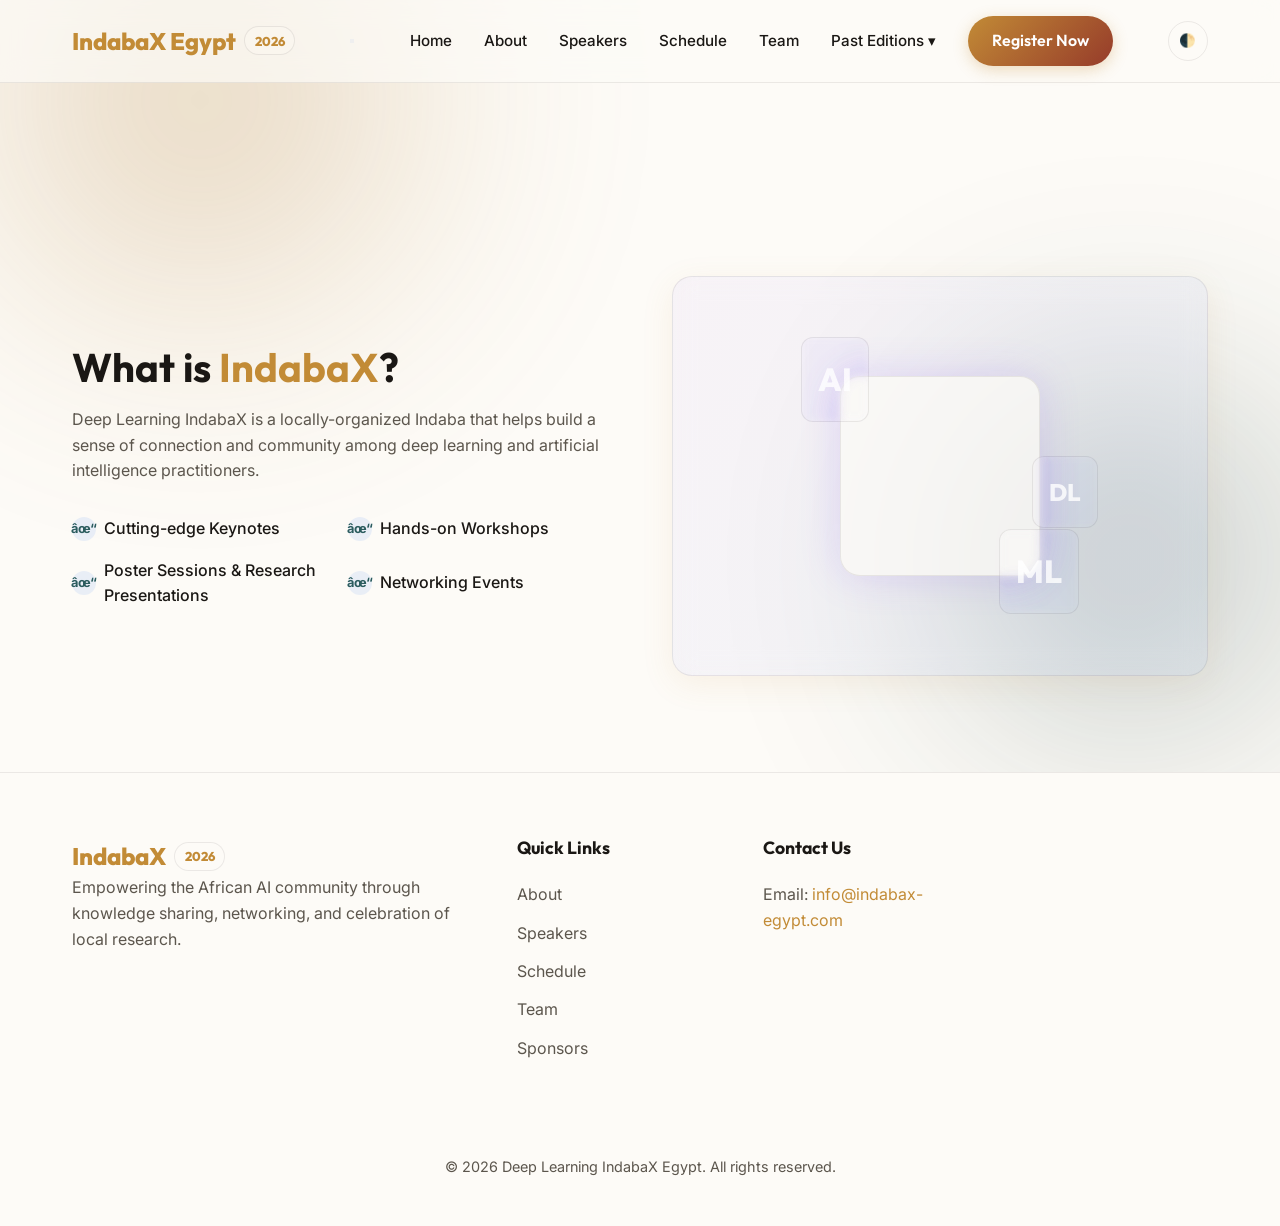
==== commit 1356da57: "Refactor about.html structure and content" ====
--- a/about.html
+++ b/about.html
@@ -133,8 +133,12 @@
                 <h4>Contact Us</h4>
                 <p>Email: <a href="mailto:mahmoudkh@aims.ac.za">info@indabax-egypt.com</a></p>
                 <div class="social-links">
-                    <a href="https://www.facebook.com/p/Indaba-X-Egypt-2026-61576172947178/" class="social-icon">F</a>
-                    <a href="https://www.linkedin.com/company/indabaxegypt/?view" class="social-icon">IN</a>
+                    <a href="https://www.facebook.com/p/Indaba-X-Egypt-2026-61576172947178/" target="_blank" title="Facebook">
+                         <i class="fab fa-facebook"></i>
+                    </a>
+                    <a href="https://www.linkedin.com/company/indabaxegypt/?view" target="_blank" title="LinkedIn">
+                         <i class="fab fa-linkedin"></i>
+                    </a>
                 </div>
             </div>
         </div>
--- a/style.css
+++ b/style.css
@@ -340,9 +340,9 @@
     width: 100%;
 }
 
-.mobile-menu-toggle {
+/* .mobile-menu-toggle {
     display: none;
-}
+} */
 
 /* Hero Section */
 .hero {
@@ -1067,3 +1067,18 @@
     margin: 0 auto 15px;
     overflow: hidden;
 }
+
+/* This targets the links inside the mobile menu specifically */
+.nav-menu.active a, 
+.mobile-menu a {
+    color: #ffffff !important; /* Forces text to white */
+    font-size: 1.5rem;         /* Makes it easier to tap on mobile */
+    display: block;
+    padding: 15px 0;
+    z-index: 1001;            /* Ensures text stays on top */
+}
+
+/* Optional: Add your gold color when hovering/clicking */
+.nav-menu.active a:hover {
+    color: #d4af37 !important; 
+}
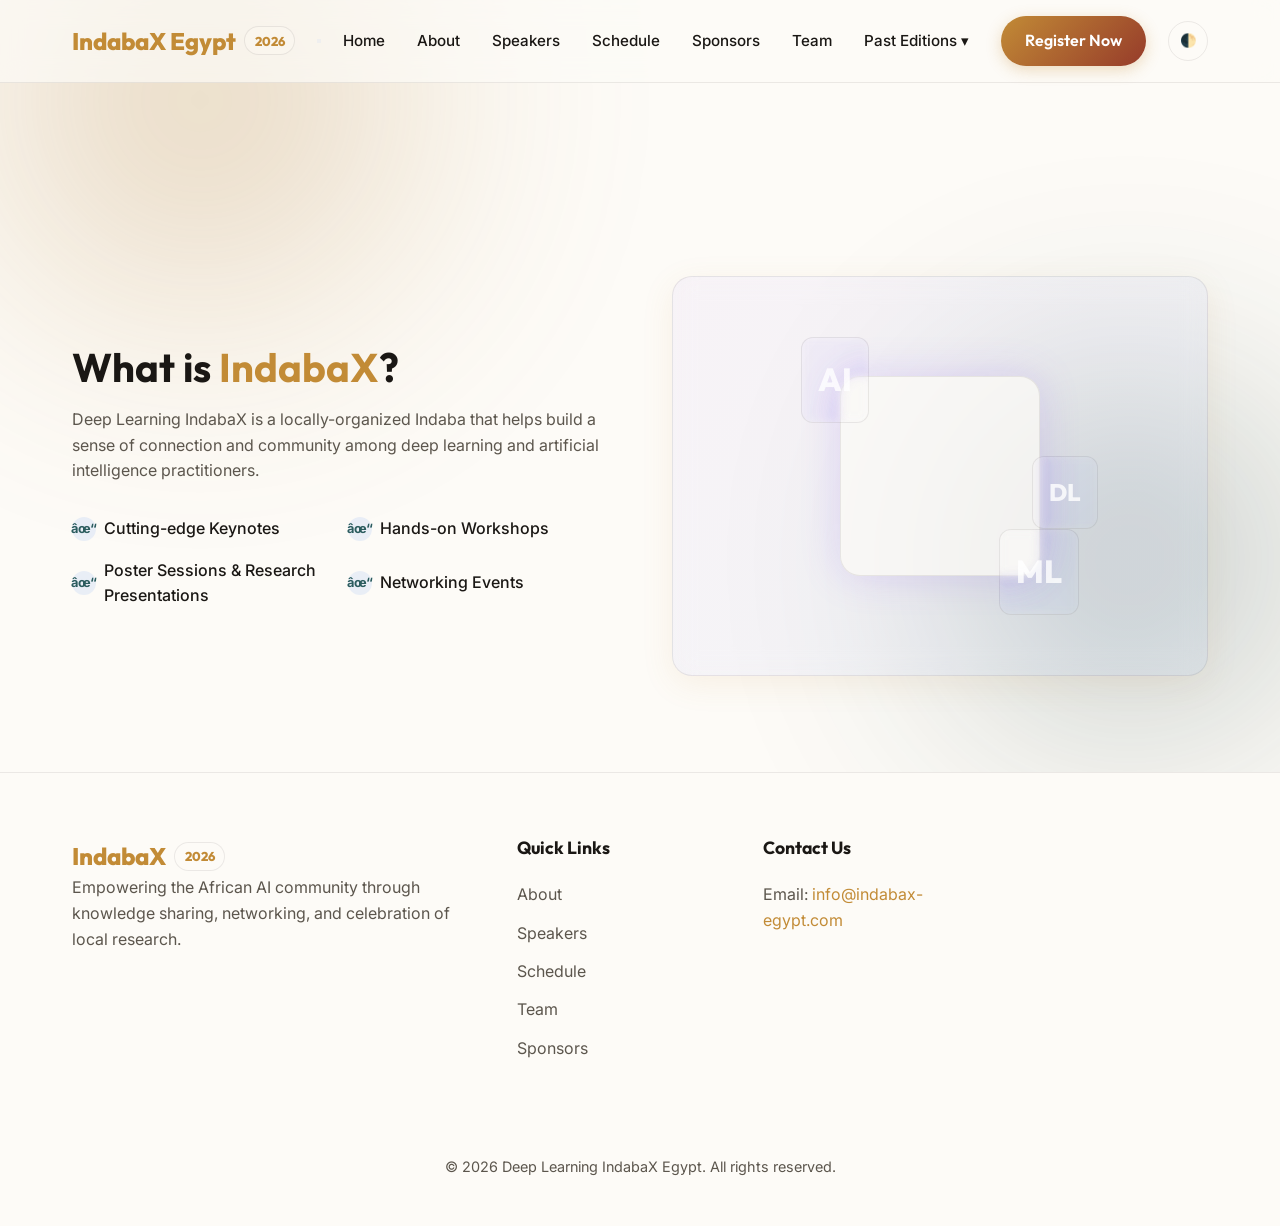
==== commit 2d5e5bf4: "Fix formatting issues in about.html" ====
--- a/about.html
+++ b/about.html
@@ -43,6 +43,7 @@
                 <li><a href="about.html">About</a></li>
                 <li><a href="speakers.html">Speakers</a></li>
                 <li><a href="schedule.html">Schedule</a></li>
+                <li><a href="sponsors.html">Sponsors</a></li>
                 <li><a href="team.html">Team</a></li>
                 <li class="dropdown">
                      <a href="javascript:void(0)" class="dropbtn">Past Editions ▾</a>
